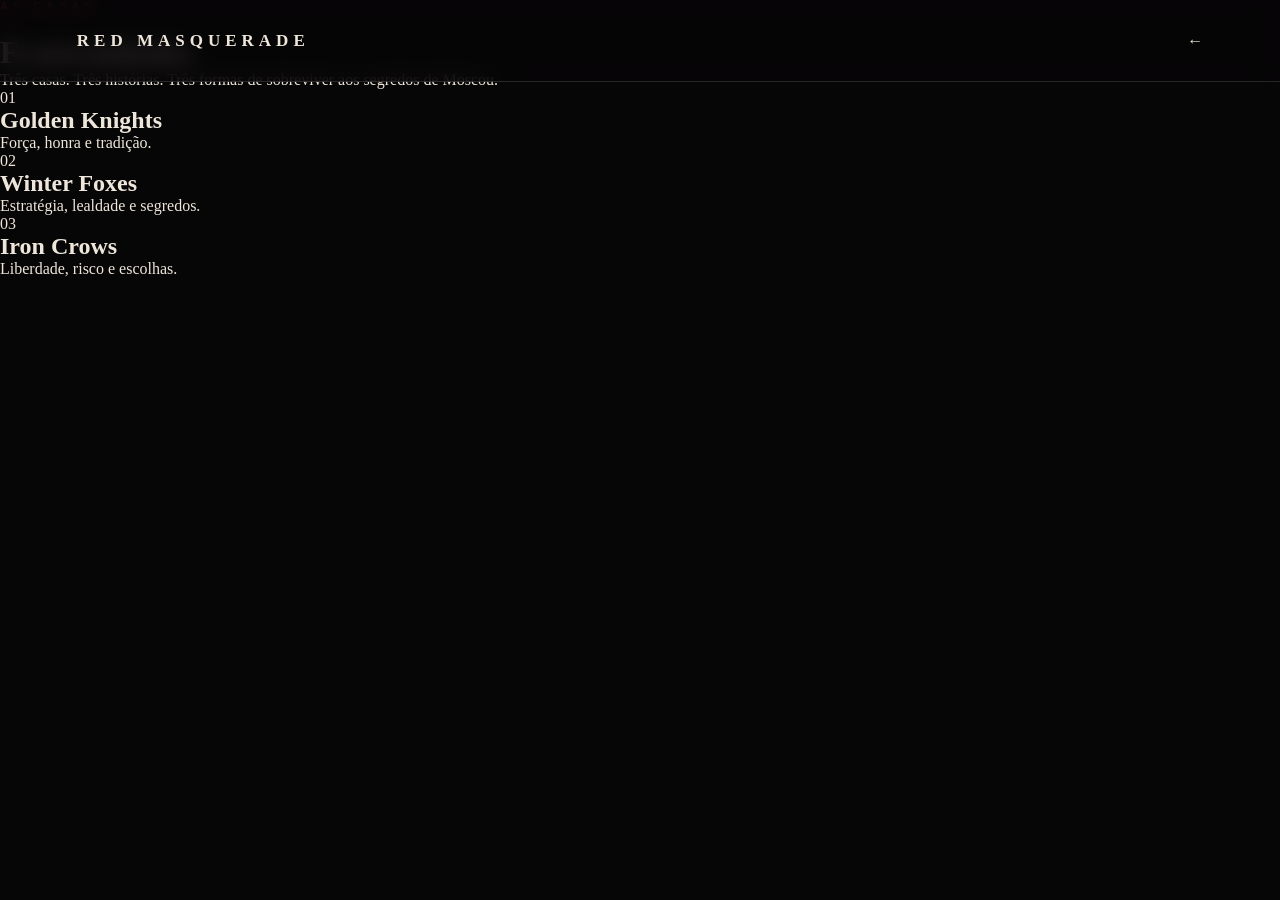
==== fraternidades.html @ 22cc907a "fraternidades.html Add HTML structure for Fraternidades page with content about three houses." ====
<!DOCTYPE html>
<html lang="pt-BR">

<head>
  <meta charset="UTF-8">
  <meta name="viewport" content="width=device-width, initial-scale=1.0">

  <title>Fraternidades — Red Masquerade</title>

  <link rel="stylesheet" href="estilo.css">
</head>

<body>

  <header class="topo">
    <a href="index.html" class="logo">
      RED MASQUERADE
    </a>

    <a href="index.html" class="voltar">
      ←
    </a>
  </header>

  <main class="pagina-fraternidades">

    <div class="conteudo-fraternidades">

      <p class="eyebrow">
        AS CASAS
      </p>

      <h1>
        Fraternidades
      </h1>

      <p class="descricao">
        Três casas. Três histórias.
        Três formas de sobreviver aos segredos de Moscou.
      </p>

      <div class="casas">

        <a href="#" class="casa">
          <span class="numero">01</span>

          <h2>
            Golden Knights
          </h2>

          <p>
            Força, honra e tradição.
          </p>
        </a>

        <a href="#" class="casa">
          <span class="numero">02</span>

          <h2>
            Winter Foxes
          </h2>

          <p>
            Estratégia, lealdade e segredos.
          </p>
        </a>

        <a href="#" class="casa">
          <span class="numero">03</span>

          <h2>
            Iron Crows
          </h2>

          <p>
            Liberdade, risco e escolhas.
          </p>
        </a>

      </div>

    </div>

  </main>

</body>

</html>
---- estilo.css ----
* {
  box-sizing: border-box;
  margin: 0;
  padding: 0;
}

:root {
  --preto: #070607;
  --vinho: #4b0d16;
  --vermelho: #9b2638;
  --dourado: #b69a63;
  --creme: #eee6da;
  --cinza: #9b9188;
  --linha: rgba(238, 230, 218, .15);
}

html,
body {
  width: 100%;
  min-height: 100%;
}

body {
  min-height: 100vh;
  overflow: hidden;
  background: var(--preto);
  color: var(--creme);
  font-family: Georgia, "Times New Roman", serif;
}

a {
  color: inherit;
  text-decoration: none;
}

button {
  font: inherit;
}

.topo {
  position: fixed;
  top: 0;
  left: 0;
  width: 100%;
  height: 82px;
  padding: 0 6%;
  display: flex;
  align-items: center;
  justify-content: space-between;
  z-index: 10;
  border-bottom: 1px solid var(--linha);
  background: rgba(7, 6, 7, .82);
  backdrop-filter: blur(10px);
}

.logo {
  color: var(--creme);
  font-size: 17px;
  font-weight: bold;
  letter-spacing: 5px;
}

.menu-btn {
  width: 48px;
  height: 48px;
  border: 1px solid var(--linha);
  background: transparent;
  color: var(--creme);
  cursor: pointer;
  font-size: 22px;
}

.hero {
  min-height: 100vh;
  display: flex;
  align-items: center;
  position: relative;
  overflow: hidden;
  background:
    radial-gradient(
      circle at 75% 45%,
      rgba(155, 38, 56, .20),
      transparent 32%
    ),
    radial-gradient(
      circle at 20% 80%,
      rgba(75, 13, 22, .25),
      transparent 35%
    ),
    var(--preto);
}

.hero::before {
  content: "";
  position: absolute;
  width: 520px;
  height: 520px;
  right: -190px;
  top: 20%;
  border: 1px solid rgba(182, 154, 99, .18);
  border-radius: 50%;
}

.hero::after {
  content: "";
  position: absolute;
  width: 320px;
  height: 320px;
  right: -90px;
  top: 31%;
  border: 1px solid rgba(155, 38, 56, .25);
  border-radius: 50%;
}

.hero-conteudo {
  position: relative;
  z-index: 2;
  width: min(850px, 88%);
  margin: 0 auto;
  padding-top: 50px;
}

.eyebrow {
  color: var(--vermelho);
  font-family: Arial, sans-serif;
  font-size: 11px;
  font-weight: bold;
  letter-spacing: 5px;
  margin-bottom: 22px;
}

.hero h1 {
  font-size: clamp(60px, 11vw, 125px);
  line-height: .82;
  letter-spacing: -4px;
}

.hero h1 span {
  color: var(--dourado);
}

.subtitulo {
  max-width: 500px;
  margin-top: 32px;
  color: var(--cinza);
  font-size: 20px;
  line-height: 1.6;
}

.botao {
  display: inline-flex;
  align-items: center;
  justify-content: center;
  margin-top: 38px;
  min-height: 52px;
  padding: 0 28px;
  border: 1px solid var(--dourado);
  color: var(--creme);
  font-family: Arial, sans-serif;
  font-size: 11px;
  letter-spacing: 3px;
  transition: .3s ease;
}

.botao:hover {
  background: var(--dourado);
  color: var(--preto);
}

@media (max-width: 600px) {

  .topo {
    height: 72px;
    padding: 0 22px;
  }

  .logo {
    font-size: 13px;
    letter-spacing: 3px;
  }

  .menu-btn {
    width: 44px;
    height: 44px;
  }

  .hero-conteudo {
    width: 86%;
    padding-top: 30px;
  }

  .hero h1 {
    font-size: 34px;
    line-height: .95;
    letter-spacing: 0;
    white-space: nowrap;
  }

  .hero h1 span {
    display: block;
  }

  .subtitulo {
    font-size: 17px;
    line-height: 1.55;
    max-width: 340px;
  }

  .botao {
    width: 100%;
  }
}
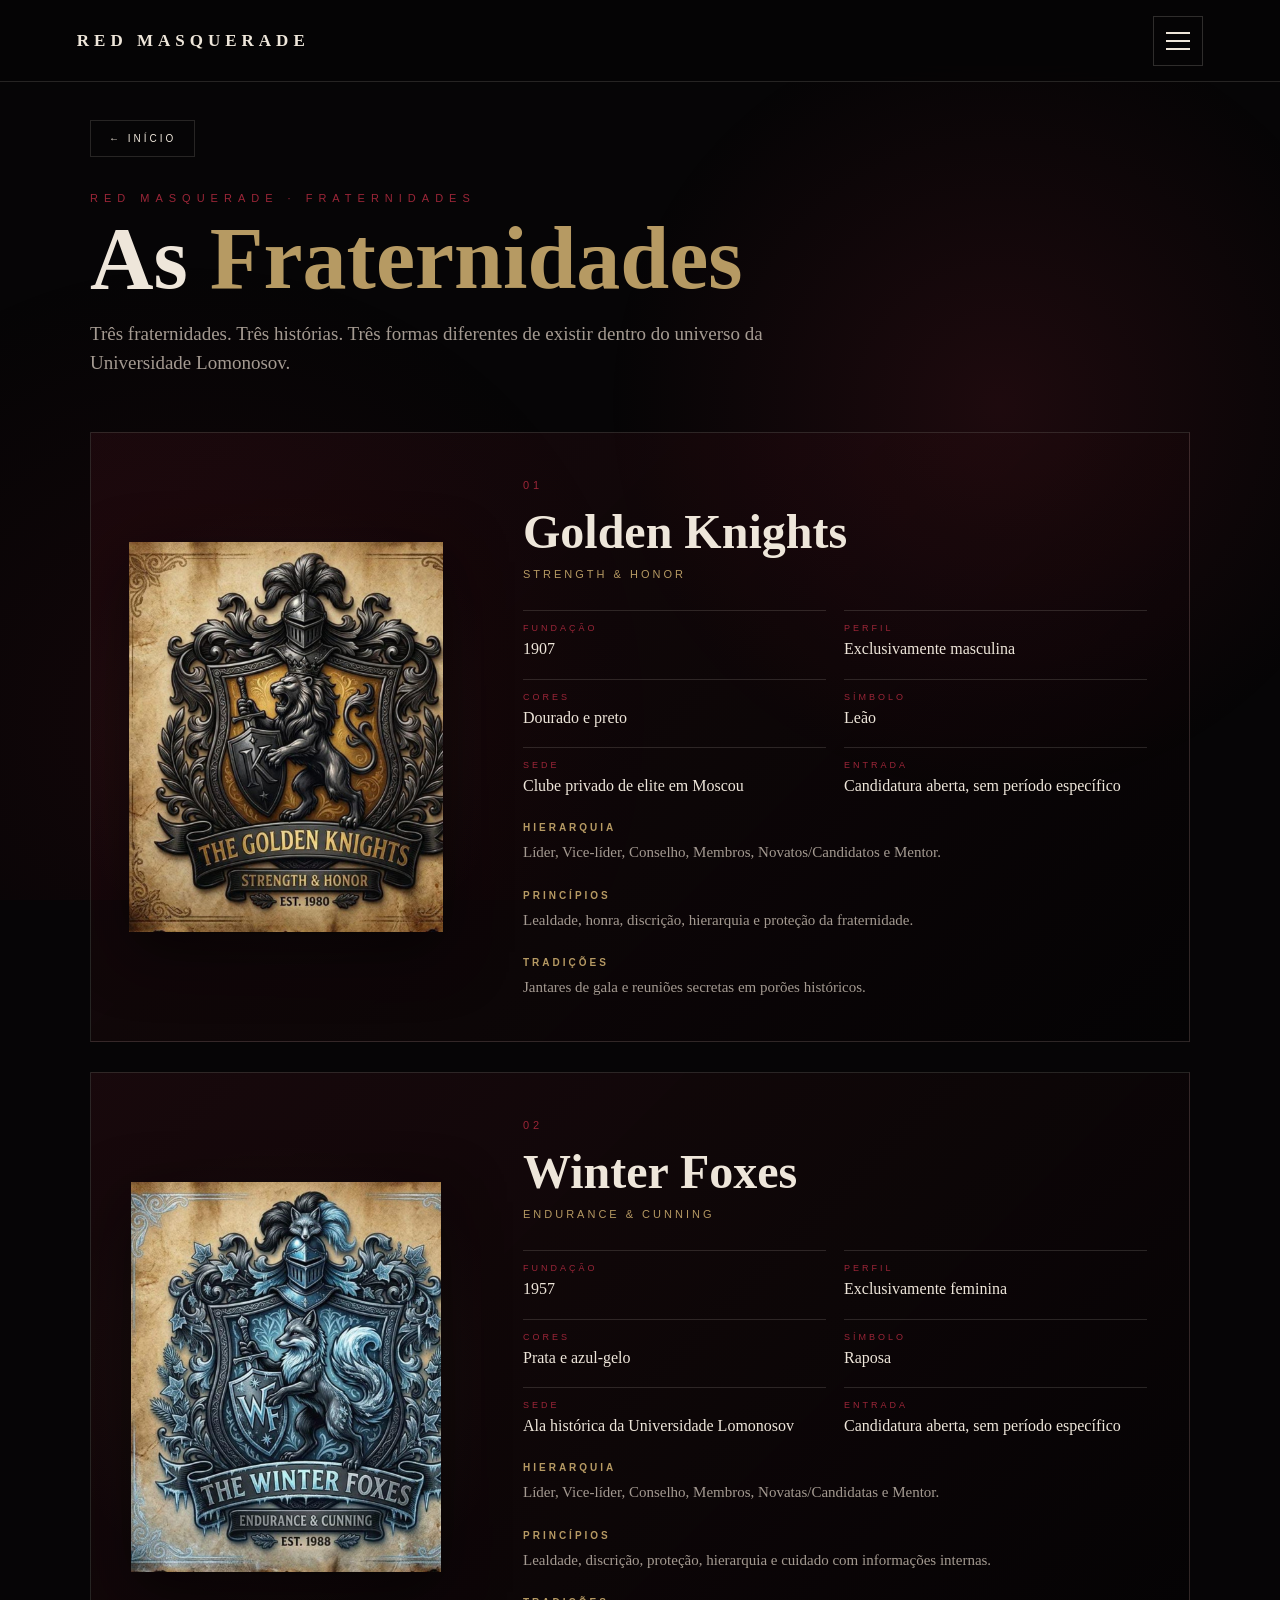
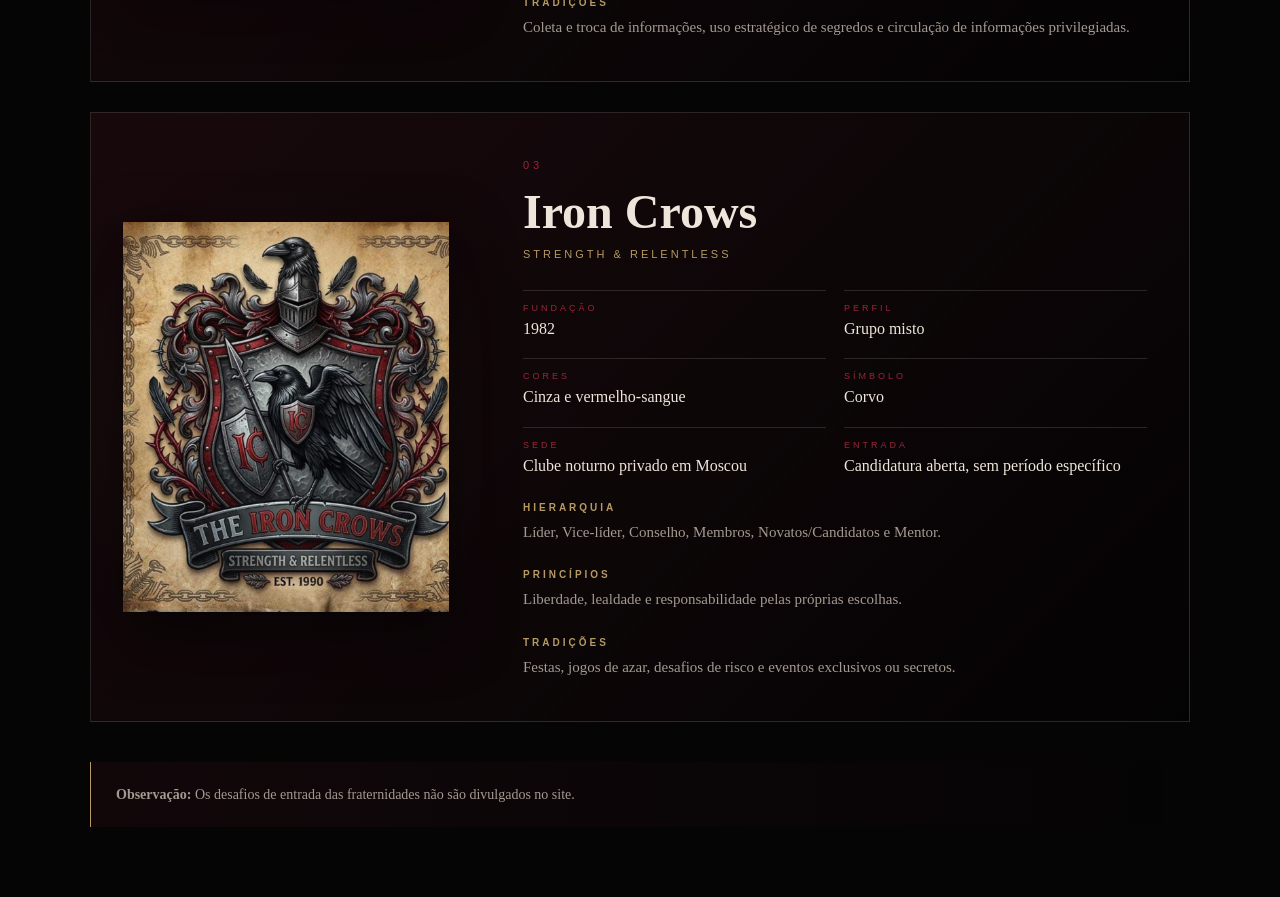
==== commit d80dce34: "fraternidades.html" ====
--- a/fraternidades.html
+++ b/fraternidades.html
@@ -1,88 +1,1021 @@
 <!DOCTYPE html>
 <html lang="pt-BR">
-
 <head>
-  <meta charset="UTF-8">
-  <meta name="viewport" content="width=device-width, initial-scale=1.0">
-
-  <title>Fraternidades — Red Masquerade</title>
-
-  <link rel="stylesheet" href="estilo.css">
+<meta charset="UTF-8">
+<meta name="viewport" content="width=device-width, initial-scale=1.0">
+
+<title>Fraternidades — Red Masquerade</title>
+
+<style>
+
+:root {
+  --black: #060506;
+  --black-2: #0b0809;
+  --wine: #310b13;
+  --red: #9b2638;
+  --gold: #b69a63;
+  --gold-light: #d3bb82;
+  --cream: #eee6da;
+  --gray: #a49a91;
+  --line: rgba(238,230,218,.14);
+}
+
+* {
+  box-sizing: border-box;
+  margin: 0;
+  padding: 0;
+}
+
+html,
+body {
+  min-height: 100%;
+}
+
+body {
+  background: var(--black);
+  color: var(--cream);
+  font-family: Georgia, "Times New Roman", serif;
+}
+
+/* =========================================================
+   FUNDO
+   ========================================================= */
+
+body::before {
+  content: "";
+  position: fixed;
+  inset: 0;
+  pointer-events: none;
+
+  background:
+    radial-gradient(
+      circle at 78% 45%,
+      rgba(155,38,56,.16),
+      transparent 35%
+    ),
+    radial-gradient(
+      circle at 15% 80%,
+      rgba(75,13,22,.18),
+      transparent 35%
+    );
+
+  z-index: 0;
+}
+
+/* =========================================================
+   HEADER
+   ========================================================= */
+
+header {
+  position: fixed;
+  top: 0;
+  left: 0;
+
+  width: 100%;
+  height: 82px;
+
+  padding: 0 6%;
+
+  display: flex;
+  align-items: center;
+  justify-content: space-between;
+
+  border-bottom: 1px solid var(--line);
+
+  background: rgba(6,5,6,.88);
+  backdrop-filter: blur(14px);
+
+  z-index: 50;
+}
+
+.logo {
+  color: var(--cream);
+  text-decoration: none;
+
+  font-size: 17px;
+  font-weight: bold;
+
+  letter-spacing: 5px;
+}
+
+/* =========================================================
+   MENU
+   ========================================================= */
+
+.menu-button {
+  width: 50px;
+  height: 50px;
+
+  border: 1px solid rgba(238,230,218,.18);
+
+  background: transparent;
+
+  cursor: pointer;
+
+  display: flex;
+  align-items: center;
+  justify-content: center;
+}
+
+.menu-icon {
+  width: 24px;
+
+  display: flex;
+  flex-direction: column;
+
+  gap: 6px;
+}
+
+.menu-icon span {
+  width: 100%;
+  height: 2px;
+
+  background: var(--cream);
+}
+
+/* =========================================================
+   CONTEÚDO
+   ========================================================= */
+
+main {
+  position: relative;
+  z-index: 2;
+
+  width: min(1100px, 88%);
+
+  margin: 0 auto;
+
+  padding:
+    120px 0 70px;
+}
+
+/* =========================================================
+   VOLTAR
+   ========================================================= */
+
+.back-button {
+  display: inline-flex;
+
+  align-items: center;
+  gap: 10px;
+
+  padding: 12px 18px;
+
+  border: 1px solid var(--line);
+
+  background: transparent;
+
+  color: var(--cream);
+
+  font-family: Arial, sans-serif;
+  font-size: 10px;
+
+  letter-spacing: 3px;
+
+  text-decoration: none;
+
+  transition: .3s ease;
+}
+
+.back-button:hover {
+  border-color: var(--gold);
+  color: var(--gold);
+}
+
+/* =========================================================
+   CABEÇALHO
+   ========================================================= */
+
+.eyebrow {
+  margin-top: 35px;
+  margin-bottom: 15px;
+
+  color: var(--red);
+
+  font-family: Arial, sans-serif;
+  font-size: 11px;
+
+  letter-spacing: 6px;
+}
+
+h1 {
+  font-size: clamp(48px, 8vw, 88px);
+
+  line-height: .9;
+}
+
+h1 span {
+  color: var(--gold);
+}
+
+.intro {
+  max-width: 700px;
+
+  margin-top: 22px;
+
+  color: var(--gray);
+
+  font-size: 19px;
+
+  line-height: 1.5;
+}
+
+/* =========================================================
+   FRATERNIDADES
+   ========================================================= */
+
+.fraternity-list {
+  margin-top: 55px;
+
+  display: flex;
+  flex-direction: column;
+
+  gap: 30px;
+}
+
+/* =========================================================
+   CARD
+   ========================================================= */
+
+.fraternity {
+  position: relative;
+
+  display: grid;
+
+  grid-template-columns:
+    minmax(260px, 390px)
+    1fr;
+
+  min-height: 440px;
+
+  border: 1px solid var(--line);
+
+  background:
+    linear-gradient(
+      135deg,
+      rgba(155,38,56,.12),
+      rgba(0,0,0,.25)
+    );
+
+  overflow: hidden;
+
+  transition:
+    border-color .4s ease,
+    transform .4s ease;
+}
+
+.fraternity:hover {
+  border-color: rgba(182,154,99,.55);
+
+  transform: translateY(-4px);
+}
+
+/* =========================================================
+   ESCUDO
+   ========================================================= */
+
+.fraternity-image {
+  position: relative;
+
+  min-height: 440px;
+
+  display: flex;
+  align-items: center;
+  justify-content: center;
+
+  padding: 25px;
+
+  background:
+    radial-gradient(
+      circle,
+      rgba(182,154,99,.08),
+      transparent 65%
+    );
+}
+
+.fraternity-image img {
+  display: block;
+
+  width: 100%;
+  max-width: 350px;
+
+  max-height: 390px;
+
+  object-fit: contain;
+
+  filter:
+    drop-shadow(0 20px 30px rgba(0,0,0,.55));
+
+  transition:
+    transform .5s ease;
+}
+
+.fraternity:hover .fraternity-image img {
+  transform: scale(1.035);
+}
+
+/* =========================================================
+   INFORMAÇÕES
+   ========================================================= */
+
+.fraternity-info {
+  padding: 42px;
+}
+
+.fraternity-number {
+  color: var(--red);
+
+  font-family: Arial, sans-serif;
+
+  font-size: 11px;
+
+  letter-spacing: 4px;
+}
+
+.fraternity-name {
+  margin-top: 15px;
+
+  font-size: clamp(32px, 4vw, 48px);
+
+  line-height: 1;
+}
+
+.fraternity-tagline {
+  margin-top: 12px;
+
+  color: var(--gold);
+
+  font-family: Arial, sans-serif;
+
+  font-size: 11px;
+
+  letter-spacing: 3px;
+
+  text-transform: uppercase;
+}
+
+/* =========================================================
+   DETALHES
+   ========================================================= */
+
+.details {
+  margin-top: 30px;
+
+  display: grid;
+
+  grid-template-columns: repeat(2, 1fr);
+
+  gap: 18px;
+}
+
+.detail {
+  border-top: 1px solid var(--line);
+
+  padding-top: 12px;
+}
+
+.detail-label {
+  color: var(--red);
+
+  font-family: Arial, sans-serif;
+
+  font-size: 9px;
+
+  letter-spacing: 3px;
+
+  text-transform: uppercase;
+}
+
+.detail-value {
+  margin-top: 5px;
+
+  color: var(--cream);
+
+  font-size: 16px;
+
+  line-height: 1.4;
+}
+
+/* =========================================================
+   DESCRIÇÕES
+   ========================================================= */
+
+.section-title {
+  margin-top: 25px;
+
+  color: var(--gold);
+
+  font-family: Arial, sans-serif;
+
+  font-size: 10px;
+
+  letter-spacing: 3px;
+
+  text-transform: uppercase;
+}
+
+.description {
+  margin-top: 8px;
+
+  color: var(--gray);
+
+  font-size: 15px;
+
+  line-height: 1.55;
+}
+
+/* =========================================================
+   OBSERVAÇÃO
+   ========================================================= */
+
+.site-note {
+  margin-top: 40px;
+
+  padding: 22px 25px;
+
+  border-left: 1px solid var(--gold);
+
+  background:
+    linear-gradient(
+      90deg,
+      rgba(155,38,56,.08),
+      transparent
+    );
+
+  color: var(--gray);
+
+  font-size: 14px;
+
+  line-height: 1.5;
+}
+
+/* =========================================================
+   RESPONSIVO
+   ========================================================= */
+
+@media (max-width: 760px) {
+
+  header {
+    height: 72px;
+
+    padding: 0 22px;
+  }
+
+  .logo {
+    font-size: 13px;
+    letter-spacing: 4px;
+  }
+
+  .menu-button {
+    width: 48px;
+    height: 48px;
+  }
+
+  main {
+    width: 88%;
+
+    padding:
+      105px 0 50px;
+  }
+
+  .eyebrow {
+    margin-top: 28px;
+  }
+
+  .intro {
+    font-size: 17px;
+  }
+
+  .fraternity-list {
+    margin-top: 38px;
+  }
+
+  .fraternity {
+    display: block;
+
+    min-height: auto;
+  }
+
+  .fraternity-image {
+    min-height: auto;
+
+    padding: 25px 20px 10px;
+  }
+
+  .fraternity-image img {
+    max-width: 290px;
+    max-height: 330px;
+  }
+
+  .fraternity-info {
+    padding: 25px 22px 30px;
+  }
+
+  .fraternity-name {
+    font-size: 32px;
+  }
+
+  .details {
+    grid-template-columns: 1fr;
+
+    gap: 14px;
+  }
+
+  .site-note {
+    margin-bottom: 20px;
+  }
+}
+
+</style>
 </head>
 
 <body>
 
-  <header class="topo">
-    <a href="index.html" class="logo">
-      RED MASQUERADE
-    </a>
-
-    <a href="index.html" class="voltar">
-      ←
-    </a>
-  </header>
-
-  <main class="pagina-fraternidades">
-
-    <div class="conteudo-fraternidades">
-
-      <p class="eyebrow">
-        AS CASAS
-      </p>
-
-      <h1>
-        Fraternidades
-      </h1>
-
-      <p class="descricao">
-        Três casas. Três histórias.
-        Três formas de sobreviver aos segredos de Moscou.
-      </p>
-
-      <div class="casas">
-
-        <a href="#" class="casa">
-          <span class="numero">01</span>
-
-          <h2>
-            Golden Knights
-          </h2>
-
-          <p>
-            Força, honra e tradição.
-          </p>
-        </a>
-
-        <a href="#" class="casa">
-          <span class="numero">02</span>
-
-          <h2>
-            Winter Foxes
-          </h2>
-
-          <p>
-            Estratégia, lealdade e segredos.
-          </p>
-        </a>
-
-        <a href="#" class="casa">
-          <span class="numero">03</span>
-
-          <h2>
-            Iron Crows
-          </h2>
-
-          <p>
-            Liberdade, risco e escolhas.
-          </p>
-        </a>
+<!-- ======================================================
+     HEADER
+     ====================================================== -->
+
+<header>
+
+  <a href="index.html" class="logo">
+    RED MASQUERADE
+  </a>
+
+  <button
+    class="menu-button"
+    onclick="window.location.href='index.html'"
+    aria-label="Voltar para o início"
+  >
+
+    <span class="menu-icon">
+      <span></span>
+      <span></span>
+      <span></span>
+    </span>
+
+  </button>
+
+</header>
+
+
+<!-- ======================================================
+     CONTEÚDO
+     ====================================================== -->
+
+<main>
+
+  <a href="index.html" class="back-button">
+    ← INÍCIO
+  </a>
+
+
+  <p class="eyebrow">
+    RED MASQUERADE · FRATERNIDADES
+  </p>
+
+  <h1>
+    As <span>Fraternidades</span>
+  </h1>
+
+  <p class="intro">
+    Três fraternidades. Três histórias.
+    Três formas diferentes de existir dentro
+    do universo da Universidade Lomonosov.
+  </p>
+
+
+  <!-- ====================================================
+       LISTA
+       ==================================================== -->
+
+  <div class="fraternity-list">
+
+
+    <!-- ==================================================
+         GOLDEN KNIGHTS
+         ================================================== -->
+
+    <article class="fraternity">
+
+      <div class="fraternity-image">
+
+        <img
+          src="img/Golden_Knights_escudo_v2.jpg"
+          alt="Escudo dos Golden Knights"
+        >
 
       </div>
 
-    </div>
-
-  </main>
+
+      <div class="fraternity-info">
+
+        <span class="fraternity-number">
+          01
+        </span>
+
+        <h2 class="fraternity-name">
+          Golden Knights
+        </h2>
+
+        <p class="fraternity-tagline">
+          Strength & Honor
+        </p>
+
+
+        <div class="details">
+
+          <div class="detail">
+            <p class="detail-label">
+              Fundação
+            </p>
+
+            <p class="detail-value">
+              1907
+            </p>
+          </div>
+
+
+          <div class="detail">
+            <p class="detail-label">
+              Perfil
+            </p>
+
+            <p class="detail-value">
+              Exclusivamente masculina
+            </p>
+          </div>
+
+
+          <div class="detail">
+            <p class="detail-label">
+              Cores
+            </p>
+
+            <p class="detail-value">
+              Dourado e preto
+            </p>
+          </div>
+
+
+          <div class="detail">
+            <p class="detail-label">
+              Símbolo
+            </p>
+
+            <p class="detail-value">
+              Leão
+            </p>
+          </div>
+
+
+          <div class="detail">
+            <p class="detail-label">
+              Sede
+            </p>
+
+            <p class="detail-value">
+              Clube privado de elite em Moscou
+            </p>
+          </div>
+
+
+          <div class="detail">
+            <p class="detail-label">
+              Entrada
+            </p>
+
+            <p class="detail-value">
+              Candidatura aberta, sem período específico
+            </p>
+          </div>
+
+        </div>
+
+
+        <h3 class="section-title">
+          Hierarquia
+        </h3>
+
+        <p class="description">
+          Líder, Vice-líder, Conselho, Membros,
+          Novatos/Candidatos e Mentor.
+        </p>
+
+
+        <h3 class="section-title">
+          Princípios
+        </h3>
+
+        <p class="description">
+          Lealdade, honra, discrição, hierarquia
+          e proteção da fraternidade.
+        </p>
+
+
+        <h3 class="section-title">
+          Tradições
+        </h3>
+
+        <p class="description">
+          Jantares de gala e reuniões secretas
+          em porões históricos.
+        </p>
+
+      </div>
+
+    </article>
+
+
+    <!-- ==================================================
+         WINTER FOXES
+         ================================================== -->
+
+    <article class="fraternity">
+
+      <div class="fraternity-image">
+
+        <img
+          src="img/Winter_Foxes_escudo_v2.jpg"
+          alt="Escudo das Winter Foxes"
+        >
+
+      </div>
+
+
+      <div class="fraternity-info">
+
+        <span class="fraternity-number">
+          02
+        </span>
+
+        <h2 class="fraternity-name">
+          Winter Foxes
+        </h2>
+
+        <p class="fraternity-tagline">
+          Endurance & Cunning
+        </p>
+
+
+        <div class="details">
+
+          <div class="detail">
+            <p class="detail-label">
+              Fundação
+            </p>
+
+            <p class="detail-value">
+              1957
+            </p>
+          </div>
+
+
+          <div class="detail">
+            <p class="detail-label">
+              Perfil
+            </p>
+
+            <p class="detail-value">
+              Exclusivamente feminina
+            </p>
+          </div>
+
+
+          <div class="detail">
+            <p class="detail-label">
+              Cores
+            </p>
+
+            <p class="detail-value">
+              Prata e azul-gelo
+            </p>
+          </div>
+
+
+          <div class="detail">
+            <p class="detail-label">
+              Símbolo
+            </p>
+
+            <p class="detail-value">
+              Raposa
+            </p>
+          </div>
+
+
+          <div class="detail">
+            <p class="detail-label">
+              Sede
+            </p>
+
+            <p class="detail-value">
+              Ala histórica da Universidade Lomonosov
+            </p>
+          </div>
+
+
+          <div class="detail">
+            <p class="detail-label">
+              Entrada
+            </p>
+
+            <p class="detail-value">
+              Candidatura aberta, sem período específico
+            </p>
+          </div>
+
+        </div>
+
+
+        <h3 class="section-title">
+          Hierarquia
+        </h3>
+
+        <p class="description">
+          Líder, Vice-líder, Conselho, Membros,
+          Novatas/Candidatas e Mentor.
+        </p>
+
+
+        <h3 class="section-title">
+          Princípios
+        </h3>
+
+        <p class="description">
+          Lealdade, discrição, proteção, hierarquia
+          e cuidado com informações internas.
+        </p>
+
+
+        <h3 class="section-title">
+          Tradições
+        </h3>
+
+        <p class="description">
+          Coleta e troca de informações, uso
+          estratégico de segredos e circulação
+          de informações privilegiadas.
+        </p>
+
+      </div>
+
+    </article>
+
+
+    <!-- ==================================================
+         IRON CROWS
+         ================================================== -->
+
+    <article class="fraternity">
+
+      <div class="fraternity-image">
+
+        <img
+          src="img/Iron_Crows_escudo_v2.jpg"
+          alt="Escudo dos Iron Crows"
+        >
+
+      </div>
+
+
+      <div class="fraternity-info">
+
+        <span class="fraternity-number">
+          03
+        </span>
+
+        <h2 class="fraternity-name">
+          Iron Crows
+        </h2>
+
+        <p class="fraternity-tagline">
+          Strength & Relentless
+        </p>
+
+
+        <div class="details">
+
+          <div class="detail">
+            <p class="detail-label">
+              Fundação
+            </p>
+
+            <p class="detail-value">
+              1982
+            </p>
+          </div>
+
+
+          <div class="detail">
+            <p class="detail-label">
+              Perfil
+            </p>
+
+            <p class="detail-value">
+              Grupo misto
+            </p>
+          </div>
+
+
+          <div class="detail">
+            <p class="detail-label">
+              Cores
+            </p>
+
+            <p class="detail-value">
+              Cinza e vermelho-sangue
+            </p>
+          </div>
+
+
+          <div class="detail">
+            <p class="detail-label">
+              Símbolo
+            </p>
+
+            <p class="detail-value">
+              Corvo
+            </p>
+          </div>
+
+
+          <div class="detail">
+            <p class="detail-label">
+              Sede
+            </p>
+
+            <p class="detail-value">
+              Clube noturno privado em Moscou
+            </p>
+          </div>
+
+
+          <div class="detail">
+            <p class="detail-label">
+              Entrada
+            </p>
+
+            <p class="detail-value">
+              Candidatura aberta, sem período específico
+            </p>
+          </div>
+
+        </div>
+
+
+        <h3 class="section-title">
+          Hierarquia
+        </h3>
+
+        <p class="description">
+          Líder, Vice-líder, Conselho, Membros,
+          Novatos/Candidatos e Mentor.
+        </p>
+
+
+        <h3 class="section-title">
+          Princípios
+        </h3>
+
+        <p class="description">
+          Liberdade, lealdade e responsabilidade
+          pelas próprias escolhas.
+        </p>
+
+
+        <h3 class="section-title">
+          Tradições
+        </h3>
+
+        <p class="description">
+          Festas, jogos de azar, desafios de risco
+          e eventos exclusivos ou secretos.
+        </p>
+
+      </div>
+
+    </article>
+
+
+  </div>
+
+
+  <!-- ====================================================
+       OBSERVAÇÃO
+       ==================================================== -->
+
+  <div class="site-note">
+
+    <strong>
+      Observação:
+    </strong>
+
+    Os desafios de entrada das fraternidades
+    não são divulgados no site.
+
+  </div>
+
+</main>
 
 </body>
-
 </html>
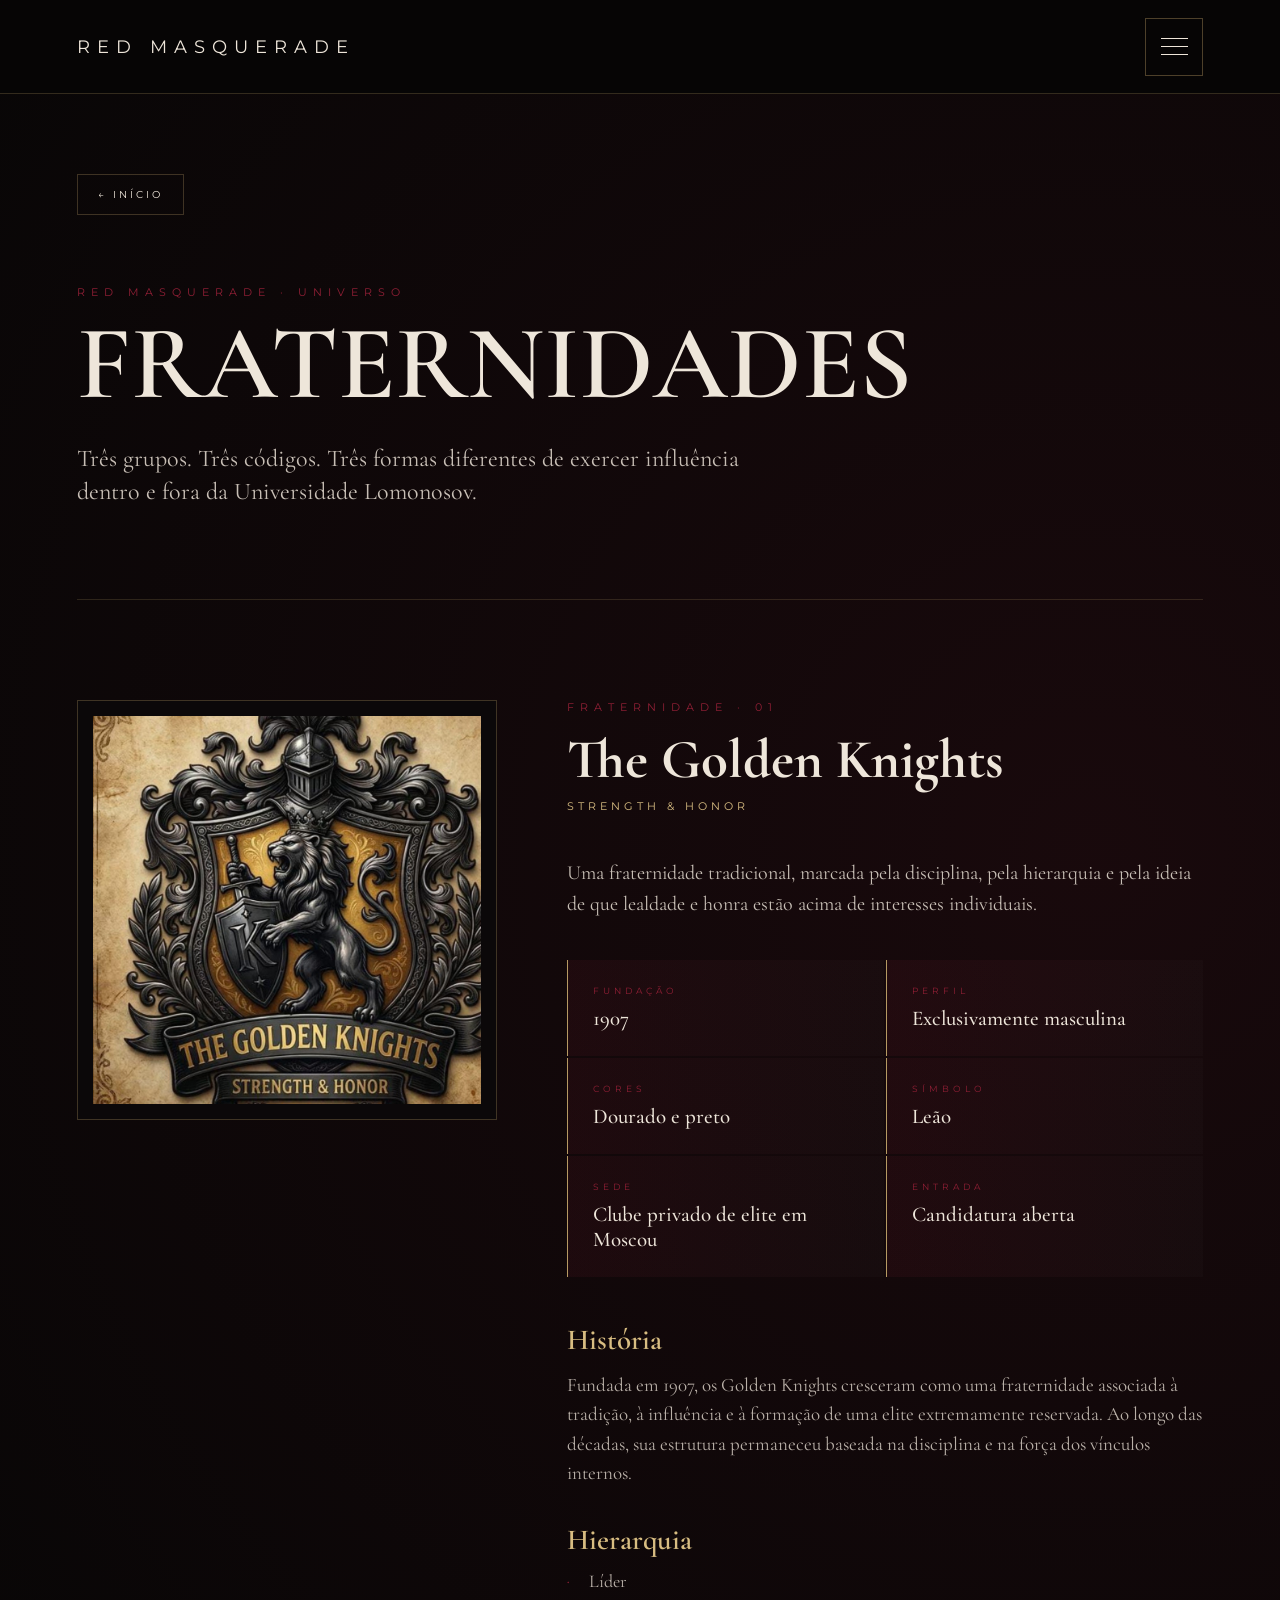
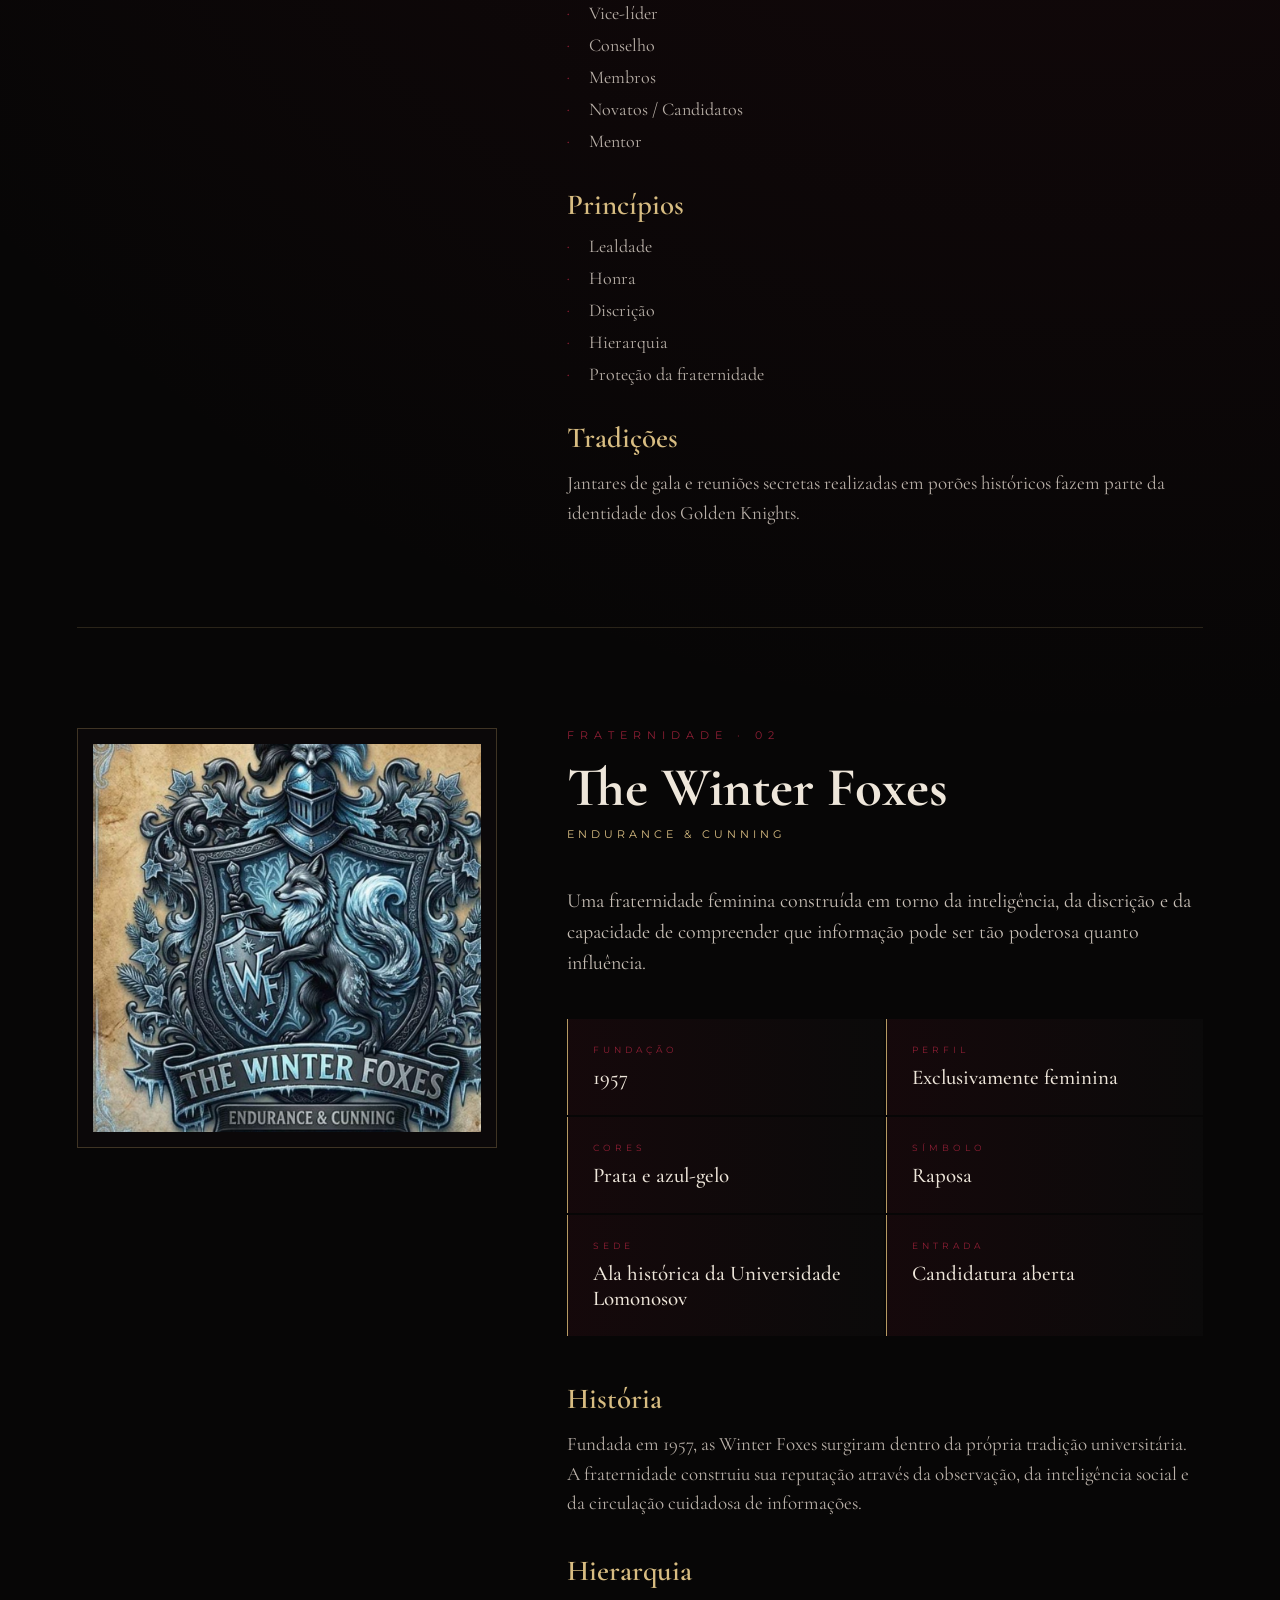
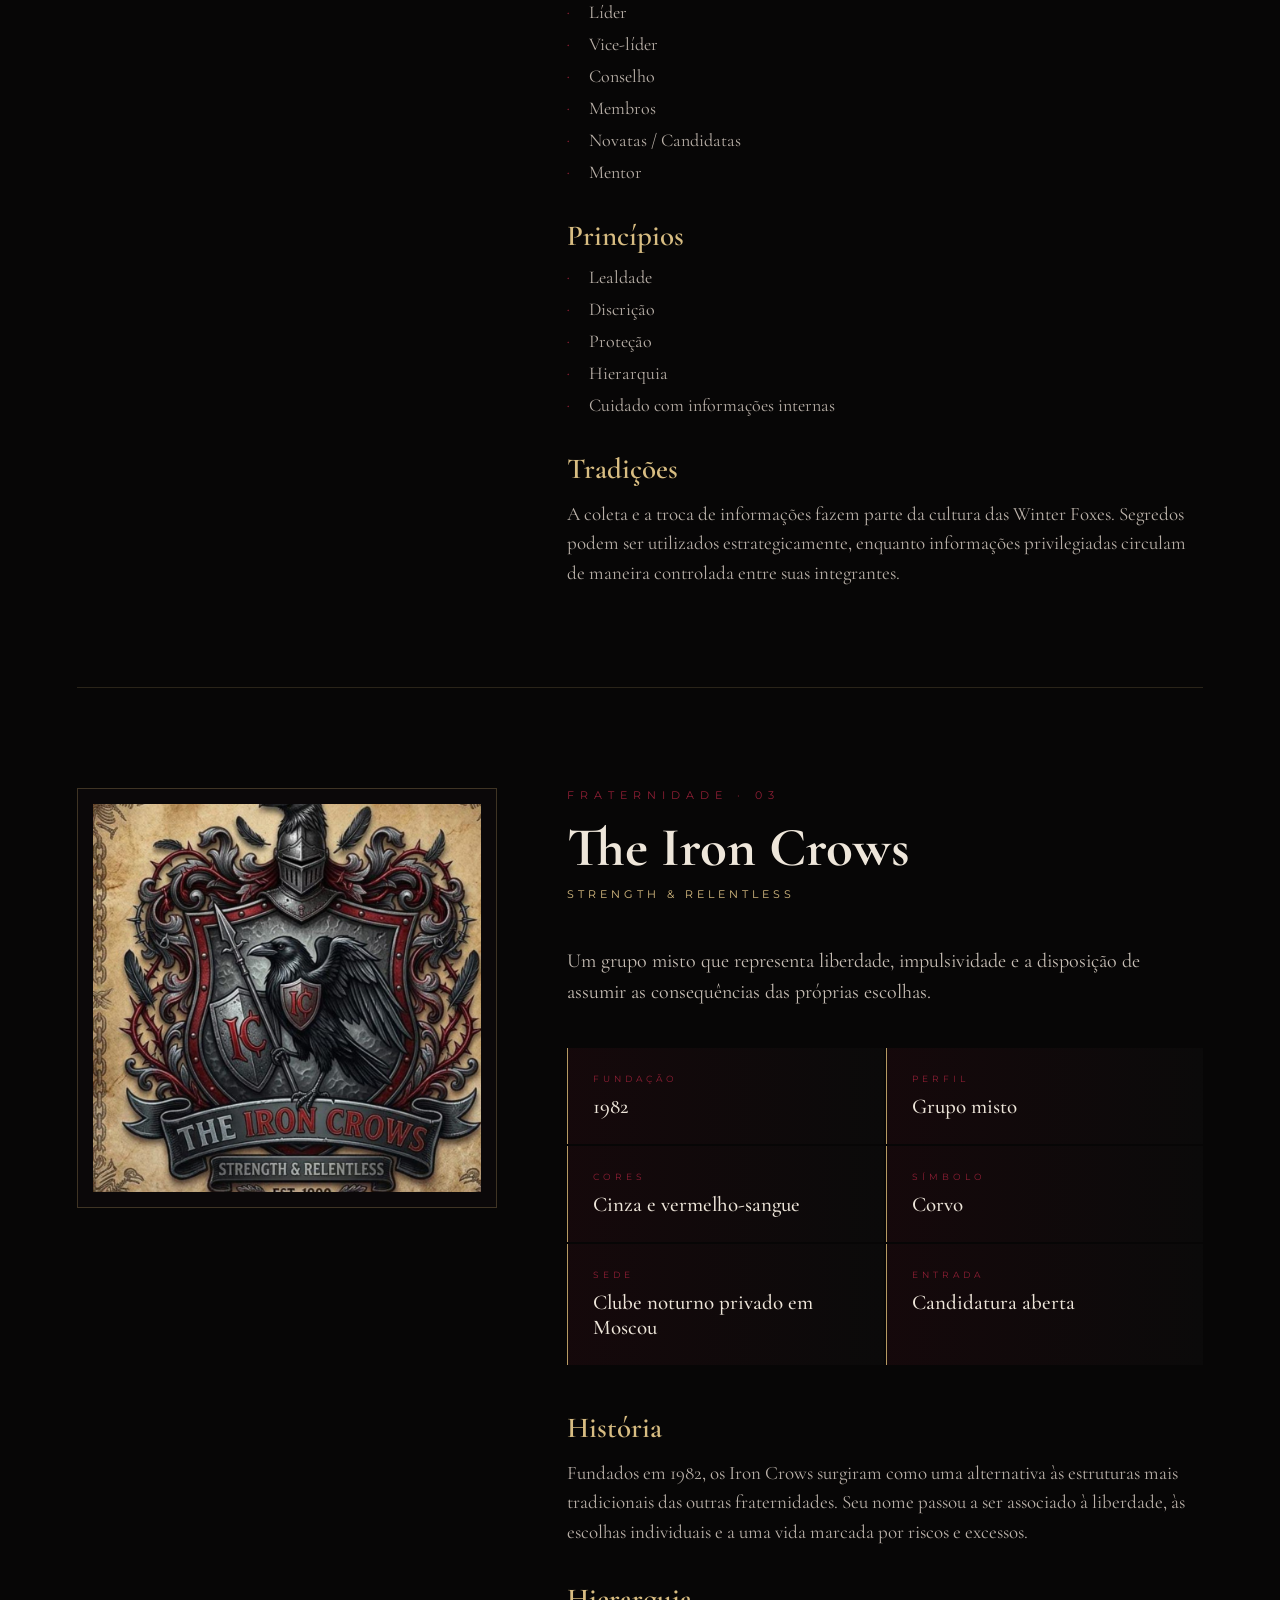
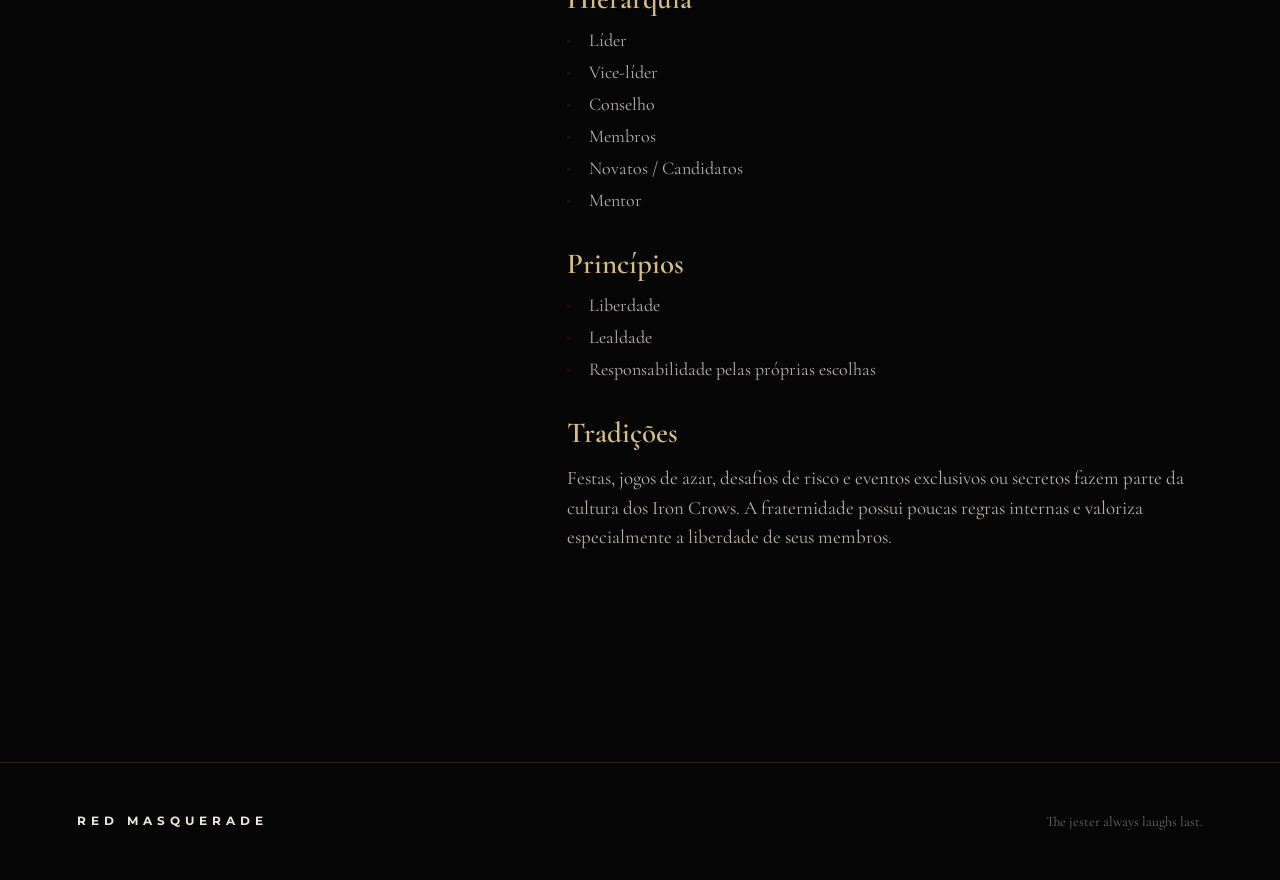
==== commit d306e3dc: "fraternidades.html" ====
--- a/fraternidades.html
+++ b/fraternidades.html
@@ -3,1019 +3,818 @@
 <head>
 <meta charset="UTF-8">
 <meta name="viewport" content="width=device-width, initial-scale=1.0">
+<meta name="theme-color" content="#070606">
 
 <title>Fraternidades — Red Masquerade</title>
 
 <style>
-
-:root {
-  --black: #060506;
-  --black-2: #0b0809;
-  --wine: #310b13;
-  --red: #9b2638;
-  --gold: #b69a63;
-  --gold-light: #d3bb82;
-  --cream: #eee6da;
-  --gray: #a49a91;
-  --line: rgba(238,230,218,.14);
-}
-
-* {
-  box-sizing: border-box;
-  margin: 0;
-  padding: 0;
-}
-
-html,
-body {
-  min-height: 100%;
-}
-
-body {
-  background: var(--black);
-  color: var(--cream);
-  font-family: Georgia, "Times New Roman", serif;
-}
-
-/* =========================================================
-   FUNDO
-   ========================================================= */
-
-body::before {
-  content: "";
-  position: fixed;
-  inset: 0;
-  pointer-events: none;
-
-  background:
-    radial-gradient(
-      circle at 78% 45%,
-      rgba(155,38,56,.16),
-      transparent 35%
-    ),
-    radial-gradient(
-      circle at 15% 80%,
-      rgba(75,13,22,.18),
-      transparent 35%
+@import url('https://fonts.googleapis.com/css2?family=Cormorant+Garamond:wght@400;500;600;700&family=Montserrat:wght@300;400;500;600&display=swap');
+
+:root{
+    --black:#070606;
+    --black2:#0d090b;
+    --wine:#260b12;
+    --red:#8f1f35;
+    --gold:#b69a63;
+    --gold2:#d8bd82;
+    --cream:#eee6da;
+    --muted:#aaa19a;
+}
+
+*{
+    box-sizing:border-box;
+    margin:0;
+    padding:0;
+}
+
+html{
+    scroll-behavior:smooth;
+}
+
+body{
+    background:
+        radial-gradient(circle at 85% 15%,rgba(143,31,53,.13),transparent 30%),
+        var(--black);
+    color:var(--cream);
+    font-family:'Cormorant Garamond',serif;
+}
+
+a{
+    color:inherit;
+    text-decoration:none;
+}
+
+/* HEADER */
+
+header{
+    height:94px;
+    border-bottom:1px solid rgba(182,154,99,.25);
+    display:flex;
+    align-items:center;
+    justify-content:space-between;
+    padding:0 6%;
+    position:sticky;
+    top:0;
+    z-index:50;
+    background:rgba(7,6,6,.95);
+    backdrop-filter:blur(12px);
+}
+
+.logo{
+    font-family:'Montserrat',sans-serif;
+    font-size:18px;
+    letter-spacing:7px;
+}
+
+.menu{
+    width:58px;
+    height:58px;
+    border:1px solid rgba(182,154,99,.4);
+    display:flex;
+    flex-direction:column;
+    align-items:center;
+    justify-content:center;
+    gap:7px;
+}
+
+.menu span{
+    width:27px;
+    height:1px;
+    background:var(--cream);
+}
+
+/* PAGE */
+
+.page{
+    padding:80px 6% 110px;
+}
+
+.back{
+    display:inline-block;
+    border:1px solid rgba(182,154,99,.3);
+    padding:13px 20px;
+    font-family:'Montserrat',sans-serif;
+    font-size:10px;
+    letter-spacing:3px;
+    margin-bottom:70px;
+    transition:.3s;
+}
+
+.back:hover{
+    border-color:var(--gold);
+    color:var(--gold2);
+}
+
+.eyebrow{
+    color:var(--red);
+    font-family:'Montserrat',sans-serif;
+    font-size:11px;
+    letter-spacing:6px;
+    margin-bottom:18px;
+}
+
+h1{
+    font-size:clamp(55px,9vw,105px);
+    line-height:.9;
+    font-weight:600;
+    text-transform:uppercase;
+    margin-bottom:30px;
+}
+
+.intro{
+    max-width:700px;
+    color:#c7beb5;
+    font-size:24px;
+    line-height:1.4;
+    margin-bottom:90px;
+}
+
+/* FRATERNITY */
+
+.fraternity{
+    border-top:1px solid rgba(182,154,99,.2);
+    padding:100px 0;
+}
+
+.fraternity-grid{
+    display:grid;
+    grid-template-columns:420px 1fr;
+    gap:70px;
+    align-items:start;
+}
+
+.emblem{
+    border:1px solid rgba(182,154,99,.3);
+    background:#0b0809;
+    padding:15px;
+    position:sticky;
+    top:125px;
+}
+
+.emblem img{
+    width:100%;
+    display:block;
+    aspect-ratio:1/1;
+    object-fit:cover;
+}
+
+.fraternity-content{
+    min-width:0;
+}
+
+.fraternity-name{
+    font-size:55px;
+    line-height:1;
+    margin-bottom:12px;
+}
+
+.motto{
+    color:var(--gold2);
+    font-family:'Montserrat',sans-serif;
+    font-size:11px;
+    letter-spacing:4px;
+    margin-bottom:45px;
+}
+
+.description{
+    color:#c7beb5;
+    font-size:20px;
+    line-height:1.55;
+    margin-bottom:40px;
+    max-width:700px;
+}
+
+/* DETAILS */
+
+.details{
+    display:grid;
+    grid-template-columns:repeat(2,1fr);
+    gap:2px;
+    margin-bottom:45px;
+}
+
+.detail{
+    padding:25px;
+    border-left:1px solid var(--gold);
+    background:linear-gradient(
+        90deg,
+        rgba(143,31,53,.10),
+        rgba(255,255,255,.015)
     );
-
-  z-index: 0;
-}
-
-/* =========================================================
-   HEADER
-   ========================================================= */
-
-header {
-  position: fixed;
-  top: 0;
-  left: 0;
-
-  width: 100%;
-  height: 82px;
-
-  padding: 0 6%;
-
-  display: flex;
-  align-items: center;
-  justify-content: space-between;
-
-  border-bottom: 1px solid var(--line);
-
-  background: rgba(6,5,6,.88);
-  backdrop-filter: blur(14px);
-
-  z-index: 50;
-}
-
-.logo {
-  color: var(--cream);
-  text-decoration: none;
-
-  font-size: 17px;
-  font-weight: bold;
-
-  letter-spacing: 5px;
-}
-
-/* =========================================================
-   MENU
-   ========================================================= */
-
-.menu-button {
-  width: 50px;
-  height: 50px;
-
-  border: 1px solid rgba(238,230,218,.18);
-
-  background: transparent;
-
-  cursor: pointer;
-
-  display: flex;
-  align-items: center;
-  justify-content: center;
-}
-
-.menu-icon {
-  width: 24px;
-
-  display: flex;
-  flex-direction: column;
-
-  gap: 6px;
-}
-
-.menu-icon span {
-  width: 100%;
-  height: 2px;
-
-  background: var(--cream);
-}
-
-/* =========================================================
-   CONTEÚDO
-   ========================================================= */
-
-main {
-  position: relative;
-  z-index: 2;
-
-  width: min(1100px, 88%);
-
-  margin: 0 auto;
-
-  padding:
-    120px 0 70px;
-}
-
-/* =========================================================
-   VOLTAR
-   ========================================================= */
-
-.back-button {
-  display: inline-flex;
-
-  align-items: center;
-  gap: 10px;
-
-  padding: 12px 18px;
-
-  border: 1px solid var(--line);
-
-  background: transparent;
-
-  color: var(--cream);
-
-  font-family: Arial, sans-serif;
-  font-size: 10px;
-
-  letter-spacing: 3px;
-
-  text-decoration: none;
-
-  transition: .3s ease;
-}
-
-.back-button:hover {
-  border-color: var(--gold);
-  color: var(--gold);
-}
-
-/* =========================================================
-   CABEÇALHO
-   ========================================================= */
-
-.eyebrow {
-  margin-top: 35px;
-  margin-bottom: 15px;
-
-  color: var(--red);
-
-  font-family: Arial, sans-serif;
-  font-size: 11px;
-
-  letter-spacing: 6px;
-}
-
-h1 {
-  font-size: clamp(48px, 8vw, 88px);
-
-  line-height: .9;
-}
-
-h1 span {
-  color: var(--gold);
-}
-
-.intro {
-  max-width: 700px;
-
-  margin-top: 22px;
-
-  color: var(--gray);
-
-  font-size: 19px;
-
-  line-height: 1.5;
-}
-
-/* =========================================================
-   FRATERNIDADES
-   ========================================================= */
-
-.fraternity-list {
-  margin-top: 55px;
-
-  display: flex;
-  flex-direction: column;
-
-  gap: 30px;
-}
-
-/* =========================================================
-   CARD
-   ========================================================= */
-
-.fraternity {
-  position: relative;
-
-  display: grid;
-
-  grid-template-columns:
-    minmax(260px, 390px)
-    1fr;
-
-  min-height: 440px;
-
-  border: 1px solid var(--line);
-
-  background:
-    linear-gradient(
-      135deg,
-      rgba(155,38,56,.12),
-      rgba(0,0,0,.25)
-    );
-
-  overflow: hidden;
-
-  transition:
-    border-color .4s ease,
-    transform .4s ease;
-}
-
-.fraternity:hover {
-  border-color: rgba(182,154,99,.55);
-
-  transform: translateY(-4px);
-}
-
-/* =========================================================
-   ESCUDO
-   ========================================================= */
-
-.fraternity-image {
-  position: relative;
-
-  min-height: 440px;
-
-  display: flex;
-  align-items: center;
-  justify-content: center;
-
-  padding: 25px;
-
-  background:
-    radial-gradient(
-      circle,
-      rgba(182,154,99,.08),
-      transparent 65%
-    );
-}
-
-.fraternity-image img {
-  display: block;
-
-  width: 100%;
-  max-width: 350px;
-
-  max-height: 390px;
-
-  object-fit: contain;
-
-  filter:
-    drop-shadow(0 20px 30px rgba(0,0,0,.55));
-
-  transition:
-    transform .5s ease;
-}
-
-.fraternity:hover .fraternity-image img {
-  transform: scale(1.035);
-}
-
-/* =========================================================
-   INFORMAÇÕES
-   ========================================================= */
-
-.fraternity-info {
-  padding: 42px;
-}
-
-.fraternity-number {
-  color: var(--red);
-
-  font-family: Arial, sans-serif;
-
-  font-size: 11px;
-
-  letter-spacing: 4px;
-}
-
-.fraternity-name {
-  margin-top: 15px;
-
-  font-size: clamp(32px, 4vw, 48px);
-
-  line-height: 1;
-}
-
-.fraternity-tagline {
-  margin-top: 12px;
-
-  color: var(--gold);
-
-  font-family: Arial, sans-serif;
-
-  font-size: 11px;
-
-  letter-spacing: 3px;
-
-  text-transform: uppercase;
-}
-
-/* =========================================================
-   DETALHES
-   ========================================================= */
-
-.details {
-  margin-top: 30px;
-
-  display: grid;
-
-  grid-template-columns: repeat(2, 1fr);
-
-  gap: 18px;
-}
-
-.detail {
-  border-top: 1px solid var(--line);
-
-  padding-top: 12px;
-}
-
-.detail-label {
-  color: var(--red);
-
-  font-family: Arial, sans-serif;
-
-  font-size: 9px;
-
-  letter-spacing: 3px;
-
-  text-transform: uppercase;
-}
-
-.detail-value {
-  margin-top: 5px;
-
-  color: var(--cream);
-
-  font-size: 16px;
-
-  line-height: 1.4;
-}
-
-/* =========================================================
-   DESCRIÇÕES
-   ========================================================= */
-
-.section-title {
-  margin-top: 25px;
-
-  color: var(--gold);
-
-  font-family: Arial, sans-serif;
-
-  font-size: 10px;
-
-  letter-spacing: 3px;
-
-  text-transform: uppercase;
-}
-
-.description {
-  margin-top: 8px;
-
-  color: var(--gray);
-
-  font-size: 15px;
-
-  line-height: 1.55;
-}
-
-/* =========================================================
-   OBSERVAÇÃO
-   ========================================================= */
-
-.site-note {
-  margin-top: 40px;
-
-  padding: 22px 25px;
-
-  border-left: 1px solid var(--gold);
-
-  background:
-    linear-gradient(
-      90deg,
-      rgba(155,38,56,.08),
-      transparent
-    );
-
-  color: var(--gray);
-
-  font-size: 14px;
-
-  line-height: 1.5;
-}
-
-/* =========================================================
-   RESPONSIVO
-   ========================================================= */
-
-@media (max-width: 760px) {
-
-  header {
-    height: 72px;
-
-    padding: 0 22px;
-  }
-
-  .logo {
-    font-size: 13px;
-    letter-spacing: 4px;
-  }
-
-  .menu-button {
-    width: 48px;
-    height: 48px;
-  }
-
-  main {
-    width: 88%;
-
-    padding:
-      105px 0 50px;
-  }
-
-  .eyebrow {
-    margin-top: 28px;
-  }
-
-  .intro {
-    font-size: 17px;
-  }
-
-  .fraternity-list {
-    margin-top: 38px;
-  }
-
-  .fraternity {
-    display: block;
-
-    min-height: auto;
-  }
-
-  .fraternity-image {
-    min-height: auto;
-
-    padding: 25px 20px 10px;
-  }
-
-  .fraternity-image img {
-    max-width: 290px;
-    max-height: 330px;
-  }
-
-  .fraternity-info {
-    padding: 25px 22px 30px;
-  }
-
-  .fraternity-name {
-    font-size: 32px;
-  }
-
-  .details {
-    grid-template-columns: 1fr;
-
-    gap: 14px;
-  }
-
-  .site-note {
-    margin-bottom: 20px;
-  }
-}
-
+}
+
+.detail small{
+    display:block;
+    color:var(--red);
+    font-family:'Montserrat',sans-serif;
+    font-size:9px;
+    letter-spacing:4px;
+    margin-bottom:10px;
+}
+
+.detail strong{
+    font-size:21px;
+    font-weight:500;
+}
+
+/* TEXT BLOCKS */
+
+.block{
+    margin-top:35px;
+}
+
+.block h3{
+    color:var(--gold2);
+    font-size:29px;
+    font-weight:600;
+    margin-bottom:13px;
+}
+
+.block p{
+    color:#b9b0a8;
+    font-size:19px;
+    line-height:1.55;
+}
+
+.block ul{
+    list-style:none;
+    display:grid;
+    gap:10px;
+}
+
+.block li{
+    color:#b9b0a8;
+    font-size:18px;
+    padding-left:22px;
+    position:relative;
+}
+
+.block li:before{
+    content:"◆";
+    position:absolute;
+    left:0;
+    color:var(--red);
+    font-size:8px;
+    top:7px;
+}
+
+/* FOOTER */
+
+footer{
+    border-top:1px solid rgba(182,154,99,.2);
+    padding:50px 6%;
+    display:flex;
+    justify-content:space-between;
+    flex-wrap:wrap;
+    gap:25px;
+}
+
+footer strong{
+    font-family:'Montserrat',sans-serif;
+    font-size:12px;
+    letter-spacing:5px;
+}
+
+footer p{
+    color:#706964;
+    font-size:14px;
+}
+
+/* MOBILE */
+
+@media(max-width:850px){
+
+    header{
+        height:82px;
+        padding:0 5%;
+    }
+
+    .logo{
+        font-size:14px;
+        letter-spacing:5px;
+    }
+
+    .page{
+        padding:55px 5% 80px;
+    }
+
+    .back{
+        margin-bottom:50px;
+    }
+
+    h1{
+        font-size:58px;
+    }
+
+    .intro{
+        font-size:21px;
+        margin-bottom:60px;
+    }
+
+    .fraternity{
+        padding:70px 0;
+    }
+
+    .fraternity-grid{
+        grid-template-columns:1fr;
+        gap:40px;
+    }
+
+    .emblem{
+        position:static;
+        max-width:500px;
+        margin:auto;
+    }
+
+    .fraternity-name{
+        font-size:43px;
+    }
+
+    .details{
+        grid-template-columns:1fr;
+    }
+
+    .block p,
+    .block li{
+        font-size:17px;
+    }
+}
 </style>
 </head>
 
 <body>
 
-<!-- ======================================================
-     HEADER
-     ====================================================== -->
-
 <header>
 
-  <a href="index.html" class="logo">
-    RED MASQUERADE
-  </a>
-
-  <button
-    class="menu-button"
-    onclick="window.location.href='index.html'"
-    aria-label="Voltar para o início"
-  >
-
-    <span class="menu-icon">
-      <span></span>
-      <span></span>
-      <span></span>
-    </span>
-
-  </button>
+    <a href="index.html" class="logo">
+        RED MASQUERADE
+    </a>
+
+    <div class="menu">
+        <span></span>
+        <span></span>
+        <span></span>
+    </div>
 
 </header>
 
 
-<!-- ======================================================
-     CONTEÚDO
-     ====================================================== -->
-
-<main>
-
-  <a href="index.html" class="back-button">
-    ← INÍCIO
-  </a>
-
-
-  <p class="eyebrow">
-    RED MASQUERADE · FRATERNIDADES
-  </p>
-
-  <h1>
-    As <span>Fraternidades</span>
-  </h1>
-
-  <p class="intro">
-    Três fraternidades. Três histórias.
-    Três formas diferentes de existir dentro
-    do universo da Universidade Lomonosov.
-  </p>
-
-
-  <!-- ====================================================
-       LISTA
-       ==================================================== -->
-
-  <div class="fraternity-list">
+<main class="page">
+
+    <a href="index.html" class="back">
+        ← INÍCIO
+    </a>
+
+    <div class="eyebrow">
+        RED MASQUERADE · UNIVERSO
+    </div>
+
+    <h1>
+        Fraternidades
+    </h1>
+
+    <p class="intro">
+        Três grupos. Três códigos. Três formas diferentes
+        de exercer influência dentro e fora da Universidade
+        Lomonosov.
+    </p>
 
 
     <!-- ==================================================
          GOLDEN KNIGHTS
-         ================================================== -->
-
-    <article class="fraternity">
-
-      <div class="fraternity-image">
-
-        <img
-          src="img/Golden_Knights_escudo_v2.jpg"
-          alt="Escudo dos Golden Knights"
-        >
-
-      </div>
-
-
-      <div class="fraternity-info">
-
-        <span class="fraternity-number">
-          01
-        </span>
-
-        <h2 class="fraternity-name">
-          Golden Knights
-        </h2>
-
-        <p class="fraternity-tagline">
-          Strength & Honor
-        </p>
-
-
-        <div class="details">
-
-          <div class="detail">
-            <p class="detail-label">
-              Fundação
-            </p>
-
-            <p class="detail-value">
-              1907
-            </p>
-          </div>
-
-
-          <div class="detail">
-            <p class="detail-label">
-              Perfil
-            </p>
-
-            <p class="detail-value">
-              Exclusivamente masculina
-            </p>
-          </div>
-
-
-          <div class="detail">
-            <p class="detail-label">
-              Cores
-            </p>
-
-            <p class="detail-value">
-              Dourado e preto
-            </p>
-          </div>
-
-
-          <div class="detail">
-            <p class="detail-label">
-              Símbolo
-            </p>
-
-            <p class="detail-value">
-              Leão
-            </p>
-          </div>
-
-
-          <div class="detail">
-            <p class="detail-label">
-              Sede
-            </p>
-
-            <p class="detail-value">
-              Clube privado de elite em Moscou
-            </p>
-          </div>
-
-
-          <div class="detail">
-            <p class="detail-label">
-              Entrada
-            </p>
-
-            <p class="detail-value">
-              Candidatura aberta, sem período específico
-            </p>
-          </div>
+    =================================================== -->
+
+    <section class="fraternity" id="golden-knights">
+
+        <div class="fraternity-grid">
+
+            <div class="emblem">
+
+                <img
+                    src="img/Golden_Knights_escudo_v2.jpg"
+                    alt="Escudo The Golden Knights"
+                >
+
+            </div>
+
+
+            <div class="fraternity-content">
+
+                <div class="eyebrow">
+                    FRATERNIDADE · 01
+                </div>
+
+                <h2 class="fraternity-name">
+                    The Golden Knights
+                </h2>
+
+                <div class="motto">
+                    STRENGTH &amp; HONOR
+                </div>
+
+                <p class="description">
+                    Uma fraternidade tradicional, marcada pela
+                    disciplina, pela hierarquia e pela ideia de
+                    que lealdade e honra estão acima de interesses
+                    individuais.
+                </p>
+
+
+                <div class="details">
+
+                    <div class="detail">
+                        <small>FUNDAÇÃO</small>
+                        <strong>1907</strong>
+                    </div>
+
+                    <div class="detail">
+                        <small>PERFIL</small>
+                        <strong>Exclusivamente masculina</strong>
+                    </div>
+
+                    <div class="detail">
+                        <small>CORES</small>
+                        <strong>Dourado e preto</strong>
+                    </div>
+
+                    <div class="detail">
+                        <small>SÍMBOLO</small>
+                        <strong>Leão</strong>
+                    </div>
+
+                    <div class="detail">
+                        <small>SEDE</small>
+                        <strong>Clube privado de elite em Moscou</strong>
+                    </div>
+
+                    <div class="detail">
+                        <small>ENTRADA</small>
+                        <strong>Candidatura aberta</strong>
+                    </div>
+
+                </div>
+
+
+                <div class="block">
+
+                    <h3>História</h3>
+
+                    <p>
+                        Fundada em 1907, os Golden Knights cresceram
+                        como uma fraternidade associada à tradição,
+                        à influência e à formação de uma elite
+                        extremamente reservada. Ao longo das décadas,
+                        sua estrutura permaneceu baseada na disciplina
+                        e na força dos vínculos internos.
+                    </p>
+
+                </div>
+
+
+                <div class="block">
+
+                    <h3>Hierarquia</h3>
+
+                    <ul>
+                        <li>Líder</li>
+                        <li>Vice-líder</li>
+                        <li>Conselho</li>
+                        <li>Membros</li>
+                        <li>Novatos / Candidatos</li>
+                        <li>Mentor</li>
+                    </ul>
+
+                </div>
+
+
+                <div class="block">
+
+                    <h3>Princípios</h3>
+
+                    <ul>
+                        <li>Lealdade</li>
+                        <li>Honra</li>
+                        <li>Discrição</li>
+                        <li>Hierarquia</li>
+                        <li>Proteção da fraternidade</li>
+                    </ul>
+
+                </div>
+
+
+                <div class="block">
+
+                    <h3>Tradições</h3>
+
+                    <p>
+                        Jantares de gala e reuniões secretas realizadas
+                        em porões históricos fazem parte da identidade
+                        dos Golden Knights.
+                    </p>
+
+                </div>
+
+            </div>
 
         </div>
 
-
-        <h3 class="section-title">
-          Hierarquia
-        </h3>
-
-        <p class="description">
-          Líder, Vice-líder, Conselho, Membros,
-          Novatos/Candidatos e Mentor.
-        </p>
-
-
-        <h3 class="section-title">
-          Princípios
-        </h3>
-
-        <p class="description">
-          Lealdade, honra, discrição, hierarquia
-          e proteção da fraternidade.
-        </p>
-
-
-        <h3 class="section-title">
-          Tradições
-        </h3>
-
-        <p class="description">
-          Jantares de gala e reuniões secretas
-          em porões históricos.
-        </p>
-
-      </div>
-
-    </article>
+    </section>
 
 
     <!-- ==================================================
          WINTER FOXES
-         ================================================== -->
-
-    <article class="fraternity">
-
-      <div class="fraternity-image">
-
-        <img
-          src="img/Winter_Foxes_escudo_v2.jpg"
-          alt="Escudo das Winter Foxes"
-        >
-
-      </div>
-
-
-      <div class="fraternity-info">
-
-        <span class="fraternity-number">
-          02
-        </span>
-
-        <h2 class="fraternity-name">
-          Winter Foxes
-        </h2>
-
-        <p class="fraternity-tagline">
-          Endurance & Cunning
-        </p>
-
-
-        <div class="details">
-
-          <div class="detail">
-            <p class="detail-label">
-              Fundação
-            </p>
-
-            <p class="detail-value">
-              1957
-            </p>
-          </div>
-
-
-          <div class="detail">
-            <p class="detail-label">
-              Perfil
-            </p>
-
-            <p class="detail-value">
-              Exclusivamente feminina
-            </p>
-          </div>
-
-
-          <div class="detail">
-            <p class="detail-label">
-              Cores
-            </p>
-
-            <p class="detail-value">
-              Prata e azul-gelo
-            </p>
-          </div>
-
-
-          <div class="detail">
-            <p class="detail-label">
-              Símbolo
-            </p>
-
-            <p class="detail-value">
-              Raposa
-            </p>
-          </div>
-
-
-          <div class="detail">
-            <p class="detail-label">
-              Sede
-            </p>
-
-            <p class="detail-value">
-              Ala histórica da Universidade Lomonosov
-            </p>
-          </div>
-
-
-          <div class="detail">
-            <p class="detail-label">
-              Entrada
-            </p>
-
-            <p class="detail-value">
-              Candidatura aberta, sem período específico
-            </p>
-          </div>
+    =================================================== -->
+
+    <section class="fraternity" id="winter-foxes">
+
+        <div class="fraternity-grid">
+
+            <div class="emblem">
+
+                <img
+                    src="img/Winter_Foxes_escudo_v2.jpg"
+                    alt="Escudo The Winter Foxes"
+                >
+
+            </div>
+
+
+            <div class="fraternity-content">
+
+                <div class="eyebrow">
+                    FRATERNIDADE · 02
+                </div>
+
+                <h2 class="fraternity-name">
+                    The Winter Foxes
+                </h2>
+
+                <div class="motto">
+                    ENDURANCE &amp; CUNNING
+                </div>
+
+                <p class="description">
+                    Uma fraternidade feminina construída em torno
+                    da inteligência, da discrição e da capacidade
+                    de compreender que informação pode ser tão
+                    poderosa quanto influência.
+                </p>
+
+
+                <div class="details">
+
+                    <div class="detail">
+                        <small>FUNDAÇÃO</small>
+                        <strong>1957</strong>
+                    </div>
+
+                    <div class="detail">
+                        <small>PERFIL</small>
+                        <strong>Exclusivamente feminina</strong>
+                    </div>
+
+                    <div class="detail">
+                        <small>CORES</small>
+                        <strong>Prata e azul-gelo</strong>
+                    </div>
+
+                    <div class="detail">
+                        <small>SÍMBOLO</small>
+                        <strong>Raposa</strong>
+                    </div>
+
+                    <div class="detail">
+                        <small>SEDE</small>
+                        <strong>Ala histórica da Universidade Lomonosov</strong>
+                    </div>
+
+                    <div class="detail">
+                        <small>ENTRADA</small>
+                        <strong>Candidatura aberta</strong>
+                    </div>
+
+                </div>
+
+
+                <div class="block">
+
+                    <h3>História</h3>
+
+                    <p>
+                        Fundada em 1957, as Winter Foxes surgiram
+                        dentro da própria tradição universitária.
+                        A fraternidade construiu sua reputação
+                        através da observação, da inteligência
+                        social e da circulação cuidadosa de
+                        informações.
+                    </p>
+
+                </div>
+
+
+                <div class="block">
+
+                    <h3>Hierarquia</h3>
+
+                    <ul>
+                        <li>Líder</li>
+                        <li>Vice-líder</li>
+                        <li>Conselho</li>
+                        <li>Membros</li>
+                        <li>Novatas / Candidatas</li>
+                        <li>Mentor</li>
+                    </ul>
+
+                </div>
+
+
+                <div class="block">
+
+                    <h3>Princípios</h3>
+
+                    <ul>
+                        <li>Lealdade</li>
+                        <li>Discrição</li>
+                        <li>Proteção</li>
+                        <li>Hierarquia</li>
+                        <li>Cuidado com informações internas</li>
+                    </ul>
+
+                </div>
+
+
+                <div class="block">
+
+                    <h3>Tradições</h3>
+
+                    <p>
+                        A coleta e a troca de informações fazem parte
+                        da cultura das Winter Foxes. Segredos podem
+                        ser utilizados estrategicamente, enquanto
+                        informações privilegiadas circulam de maneira
+                        controlada entre suas integrantes.
+                    </p>
+
+                </div>
+
+            </div>
 
         </div>
 
-
-        <h3 class="section-title">
-          Hierarquia
-        </h3>
-
-        <p class="description">
-          Líder, Vice-líder, Conselho, Membros,
-          Novatas/Candidatas e Mentor.
-        </p>
-
-
-        <h3 class="section-title">
-          Princípios
-        </h3>
-
-        <p class="description">
-          Lealdade, discrição, proteção, hierarquia
-          e cuidado com informações internas.
-        </p>
-
-
-        <h3 class="section-title">
-          Tradições
-        </h3>
-
-        <p class="description">
-          Coleta e troca de informações, uso
-          estratégico de segredos e circulação
-          de informações privilegiadas.
-        </p>
-
-      </div>
-
-    </article>
+    </section>
 
 
     <!-- ==================================================
          IRON CROWS
-         ================================================== -->
-
-    <article class="fraternity">
-
-      <div class="fraternity-image">
-
-        <img
-          src="img/Iron_Crows_escudo_v2.jpg"
-          alt="Escudo dos Iron Crows"
-        >
-
-      </div>
-
-
-      <div class="fraternity-info">
-
-        <span class="fraternity-number">
-          03
-        </span>
-
-        <h2 class="fraternity-name">
-          Iron Crows
-        </h2>
-
-        <p class="fraternity-tagline">
-          Strength & Relentless
-        </p>
-
-
-        <div class="details">
-
-          <div class="detail">
-            <p class="detail-label">
-              Fundação
-            </p>
-
-            <p class="detail-value">
-              1982
-            </p>
-          </div>
-
-
-          <div class="detail">
-            <p class="detail-label">
-              Perfil
-            </p>
-
-            <p class="detail-value">
-              Grupo misto
-            </p>
-          </div>
-
-
-          <div class="detail">
-            <p class="detail-label">
-              Cores
-            </p>
-
-            <p class="detail-value">
-              Cinza e vermelho-sangue
-            </p>
-          </div>
-
-
-          <div class="detail">
-            <p class="detail-label">
-              Símbolo
-            </p>
-
-            <p class="detail-value">
-              Corvo
-            </p>
-          </div>
-
-
-          <div class="detail">
-            <p class="detail-label">
-              Sede
-            </p>
-
-            <p class="detail-value">
-              Clube noturno privado em Moscou
-            </p>
-          </div>
-
-
-          <div class="detail">
-            <p class="detail-label">
-              Entrada
-            </p>
-
-            <p class="detail-value">
-              Candidatura aberta, sem período específico
-            </p>
-          </div>
+    =================================================== -->
+
+    <section class="fraternity" id="iron-crows">
+
+        <div class="fraternity-grid">
+
+            <div class="emblem">
+
+                <img
+                    src="img/Iron_Crows_escudo_v2.jpg"
+                    alt="Escudo The Iron Crows"
+                >
+
+            </div>
+
+
+            <div class="fraternity-content">
+
+                <div class="eyebrow">
+                    FRATERNIDADE · 03
+                </div>
+
+                <h2 class="fraternity-name">
+                    The Iron Crows
+                </h2>
+
+                <div class="motto">
+                    STRENGTH &amp; RELENTLESS
+                </div>
+
+                <p class="description">
+                    Um grupo misto que representa liberdade,
+                    impulsividade e a disposição de assumir as
+                    consequências das próprias escolhas.
+                </p>
+
+
+                <div class="details">
+
+                    <div class="detail">
+                        <small>FUNDAÇÃO</small>
+                        <strong>1982</strong>
+                    </div>
+
+                    <div class="detail">
+                        <small>PERFIL</small>
+                        <strong>Grupo misto</strong>
+                    </div>
+
+                    <div class="detail">
+                        <small>CORES</small>
+                        <strong>Cinza e vermelho-sangue</strong>
+                    </div>
+
+                    <div class="detail">
+                        <small>SÍMBOLO</small>
+                        <strong>Corvo</strong>
+                    </div>
+
+                    <div class="detail">
+                        <small>SEDE</small>
+                        <strong>Clube noturno privado em Moscou</strong>
+                    </div>
+
+                    <div class="detail">
+                        <small>ENTRADA</small>
+                        <strong>Candidatura aberta</strong>
+                    </div>
+
+                </div>
+
+
+                <div class="block">
+
+                    <h3>História</h3>
+
+                    <p>
+                        Fundados em 1982, os Iron Crows surgiram
+                        como uma alternativa às estruturas mais
+                        tradicionais das outras fraternidades.
+                        Seu nome passou a ser associado à liberdade,
+                        às escolhas individuais e a uma vida marcada
+                        por riscos e excessos.
+                    </p>
+
+                </div>
+
+
+                <div class="block">
+
+                    <h3>Hierarquia</h3>
+
+                    <ul>
+                        <li>Líder</li>
+                        <li>Vice-líder</li>
+                        <li>Conselho</li>
+                        <li>Membros</li>
+                        <li>Novatos / Candidatos</li>
+                        <li>Mentor</li>
+                    </ul>
+
+                </div>
+
+
+                <div class="block">
+
+                    <h3>Princípios</h3>
+
+                    <ul>
+                        <li>Liberdade</li>
+                        <li>Lealdade</li>
+                        <li>Responsabilidade pelas próprias escolhas</li>
+                    </ul>
+
+                </div>
+
+
+                <div class="block">
+
+                    <h3>Tradições</h3>
+
+                    <p>
+                        Festas, jogos de azar, desafios de risco e
+                        eventos exclusivos ou secretos fazem parte
+                        da cultura dos Iron Crows. A fraternidade
+                        possui poucas regras internas e valoriza
+                        especialmente a liberdade de seus membros.
+                    </p>
+
+                </div>
+
+            </div>
 
         </div>
 
-
-        <h3 class="section-title">
-          Hierarquia
-        </h3>
-
-        <p class="description">
-          Líder, Vice-líder, Conselho, Membros,
-          Novatos/Candidatos e Mentor.
-        </p>
-
-
-        <h3 class="section-title">
-          Princípios
-        </h3>
-
-        <p class="description">
-          Liberdade, lealdade e responsabilidade
-          pelas próprias escolhas.
-        </p>
-
-
-        <h3 class="section-title">
-          Tradições
-        </h3>
-
-        <p class="description">
-          Festas, jogos de azar, desafios de risco
-          e eventos exclusivos ou secretos.
-        </p>
-
-      </div>
-
-    </article>
-
-
-  </div>
-
-
-  <!-- ====================================================
-       OBSERVAÇÃO
-       ==================================================== -->
-
-  <div class="site-note">
-
-    <strong>
-      Observação:
-    </strong>
-
-    Os desafios de entrada das fraternidades
-    não são divulgados no site.
-
-  </div>
+    </section>
 
 </main>
+
+
+<footer>
+
+    <strong>RED MASQUERADE</strong>
+
+    <p>
+        The jester always laughs last.
+    </p>
+
+</footer>
 
 </body>
 </html>
